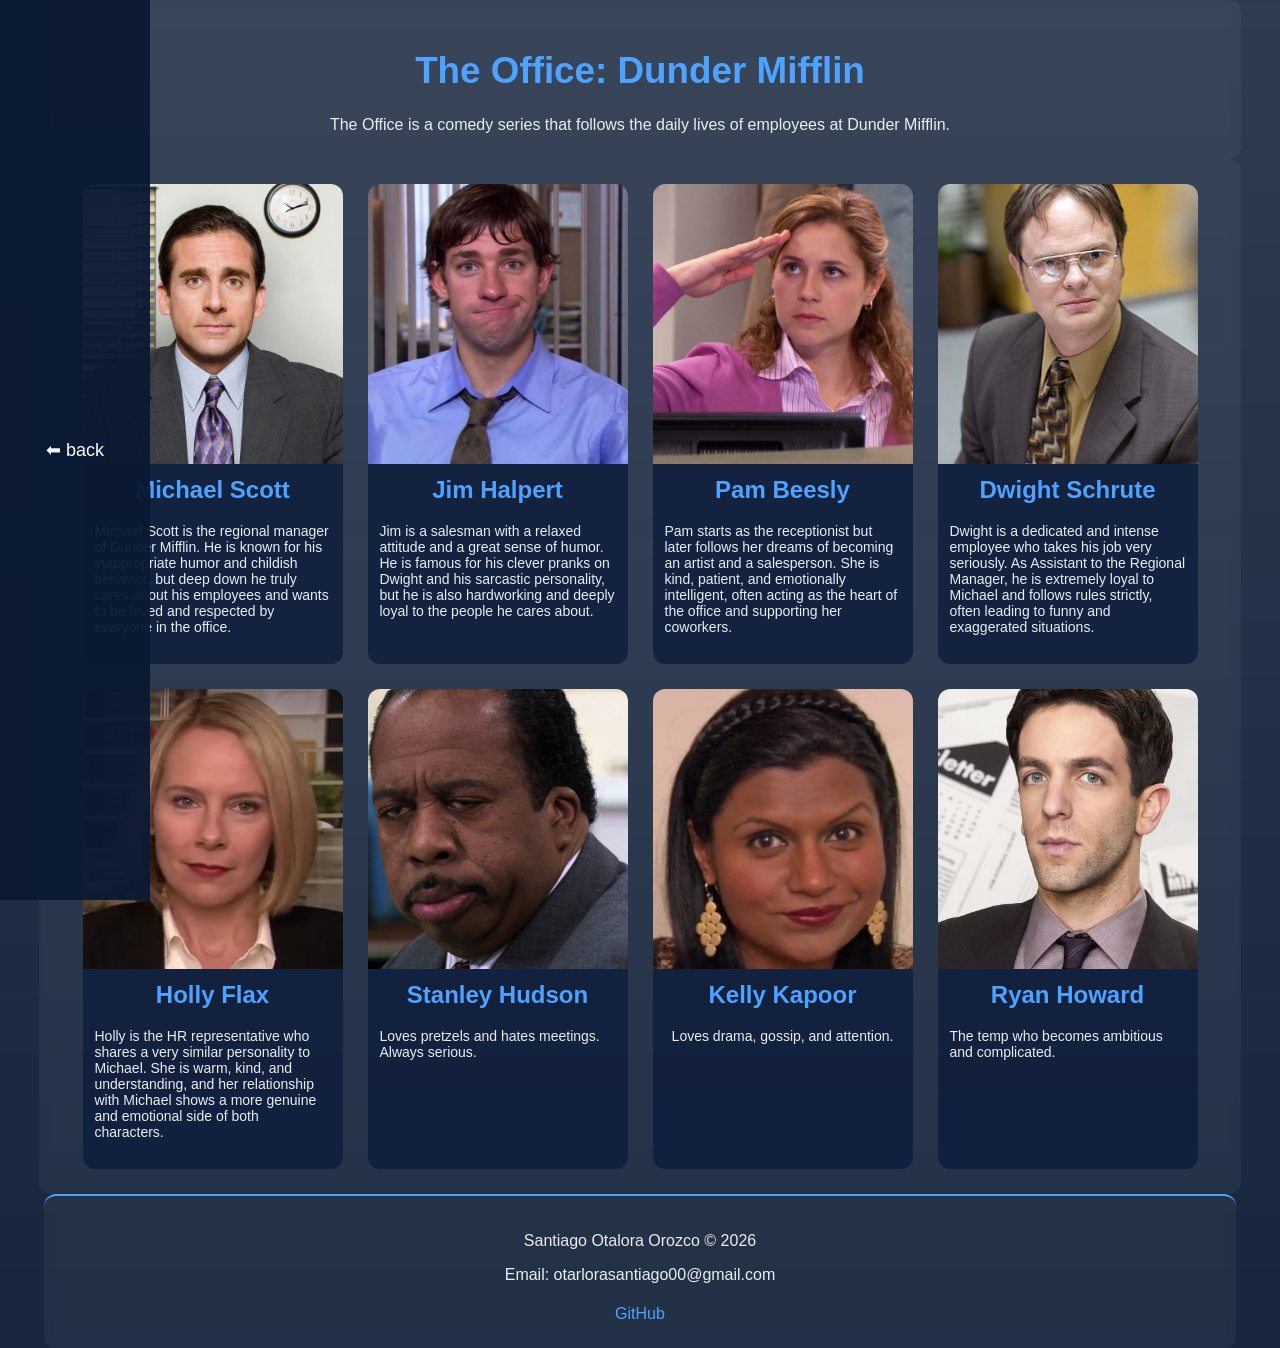
==== menu.html @ 653a12a3 "cambios" ====
<!DOCTYPE html>
<html lang="en">
<head>
    <meta charset="UTF-8">
    <meta name="viewport" content="width=device-width, initial-scale=1.0">
    <title>The Office</title>
    <link rel="stylesheet" href="style.css">
</head>

<body>
    <div class="menu-lateral">
        <a href="index.html">⬅ back</a>
    </div>
    
    <header class="item">
        <h1 class="header-text">The Office: Dunder Mifflin</h1>
        <p class="header-text">
            The Office is a comedy series that follows the daily lives of employees at Dunder Mifflin.
        </p>
    </header>

  
    <main class="item">

        <div class="card" onclick="window.open('https://en.wikipedia.org/wiki/Michael_Scott_(The_Office)', '_blank')">
            <img src="imgs/michael.jpg" alt="Michael Scott">
            <h2>Michael Scott</h2>
            <p>
                Michael Scott is the regional manager of Dunder Mifflin. He is known for his inappropriate humor and childish behavior,
                but deep down he truly cares about his employees and wants to be loved and respected by everyone in the office.
            </p>
        </div>

        <div class="card" onclick="window.open('https://en.wikipedia.org/wiki/Jim_Halpert', '_blank')">
            <img src="imgs/jim.jpg" alt="Jim Halpert">
            <h2>Jim Halpert</h2>
            <p>
                Jim is a salesman with a relaxed attitude and a great sense of humor. He is famous for his clever pranks on Dwight
                and his sarcastic personality, but he is also hardworking and deeply loyal to the people he cares about.
            </p>
        </div>

        <div class="card" onclick="window.open('https://en.wikipedia.org/wiki/Pam_Beesly', '_blank')">
            <img src="imgs/pam.jpg" alt="Pam Beesly">
            <h2>Pam Beesly</h2>
            <p>
                Pam starts as the receptionist but later follows her dreams of becoming an artist and a salesperson. She is kind,
                patient, and emotionally intelligent, often acting as the heart of the office and supporting her coworkers.
            </p>
        </div>

        <div class="card" onclick="window.open('https://en.wikipedia.org/wiki/Dwight_Schrute', '_blank')">
            <img src="imgs/dwight.jpg" alt="Dwight Schrute">
            <h2>Dwight Schrute</h2>
            <p>
                Dwight is a dedicated and intense employee who takes his job very seriously. As Assistant to the Regional Manager,
                he is extremely loyal to Michael and follows rules strictly, often leading to funny and exaggerated situations.
            </p>
        </div>

        <div class="card" onclick="window.open('https://en.wikipedia.org/wiki/Holly_Flax', '_blank')">
            <img src="imgs/holly.jpg" alt="Holly Flax">
            <h2>Holly Flax</h2>
            <p>
                Holly is the HR representative who shares a very similar personality to Michael. She is warm, kind, and understanding,
                and her relationship with Michael shows a more genuine and emotional side of both characters.
            </p>
        </div>

        <div class="card" onclick="window.open('https://en.wikipedia.org/wiki/Stanley_Hudson', '_blank')">
            <img src="imgs/stanley.jpg" alt="">
            <h2>Stanley Hudson</h2>
            <p>Loves pretzels and hates meetings. Always serious.</p>
        </div>

        <div class="card" onclick="window.open('https://en.wikipedia.org/wiki/Kelly_Kapoor', '_blank')">
            <img src="imgs/kelly.jpg" alt="">
            <h2>Kelly Kapoor</h2>
            <p>Loves drama, gossip, and attention.</p>
        </div>

        <div class="card" onclick="window.open('https://en.wikipedia.org/wiki/Ryan_Howard_(The_Office)', '_blank')">
            <img src="imgs/ryan.jpg" alt="">
            <h2>Ryan Howard</h2>
            <p>The temp who becomes ambitious and complicated.</p>
        </div>

    </main>

    
    <footer class="item">
        <p>Santiago Otalora Orozco ©️ 2026</p>
        <p>Email: otarlorasantiago00@gmail.com</p>

        <a href="https://github.com/Otalora010" target="_blank">GitHub</a>
    </footer>

</body>
</html>
---- style.css ----
body {
    margin: 0;
    padding: 0;
    box-sizing: border-box;
    min-height: 100vh;

    font-family: Arial, Helvetica, sans-serif;
    color: #eaeef2;

    
    background: linear-gradient(rgba(10, 25, 50, 0.85), rgba(10, 25, 50, 0.95)),
                url("imgs/bg.png");
    background-size: cover;
    background-position: center;

    
    display: flex;
    flex-direction: column;
}


.item {
    width: 90%;
    max-width: 1200px;
    margin: 0 auto;

    background: rgba(255, 255, 255, 0.05);
    border-radius: 12px;
    backdrop-filter: blur(5px);
}


header {
    margin-top: 20px;
    padding: 25px;
    text-align: center;
}

header h1 {
    font-size: 2.3rem;
    color: #4da3ff;
}

header p {
    font-size: 16px;
    max-width: 700px;
    margin: 10px auto 0;
}


main {
    display: flex;
    flex-wrap: wrap;
    justify-content: center;
    gap: 25px;
    padding: 25px;
}


.card {
    width: 260px; 

    background: rgba(15, 30, 60, 0.85);
    border-radius: 12px;

    display: flex;
    flex-direction: column;
    align-items: center;

    overflow: hidden;
    cursor: pointer;

    transition: transform 0.25s ease, box-shadow 0.25s ease;
}


.card:hover {
    transform: rotate(-1deg) scale(1.03);
    box-shadow: 0 10px 25px rgba(0, 0, 0, 0.6);
}


.card img {
    width: 100%;
    height: 280px;
    object-fit: cover;
}


.card h2 {
    margin: 12px 0 5px;
    color: #4da3ff;
}

.card p {
    font-size: 14px;
    padding: 0 12px 15px;
}


footer {
    margin-top: auto; 

    text-align: center;
    padding: 20px;

    background: rgba(10, 25, 50, 0.95);
    border-top: 2px solid #4da3ff;
}


footer a {
    display: inline-block;
    margin: 5px 10px;
    color: #4da3ff;
    text-decoration: none;
}

footer a:hover {
    text-decoration: underline;
    color: white;
}


.btn-menu {
    display: inline-block;
    margin-top: 10px;
    padding: 8px 15px;
    background: #4da3ff;
    color: white;
    text-decoration: none;
    border-radius: 6px;
}

.menu-lateral {
    position: fixed;
    left: 0;
    top: 0;
    width: 150px;
    height: 100vh;
    background: rgba(10, 25, 50, 0.95);
    display: flex;
    align-items: center;
    justify-content: center;
    z-index: 1000;
}

.menu-lateral a {
    color: white;
    text-decoration: none;
    font-size: 18px;
}

.con-menu {
    margin-left: 150px;
}

.con-menu main {
    padding-left: 20px;
}
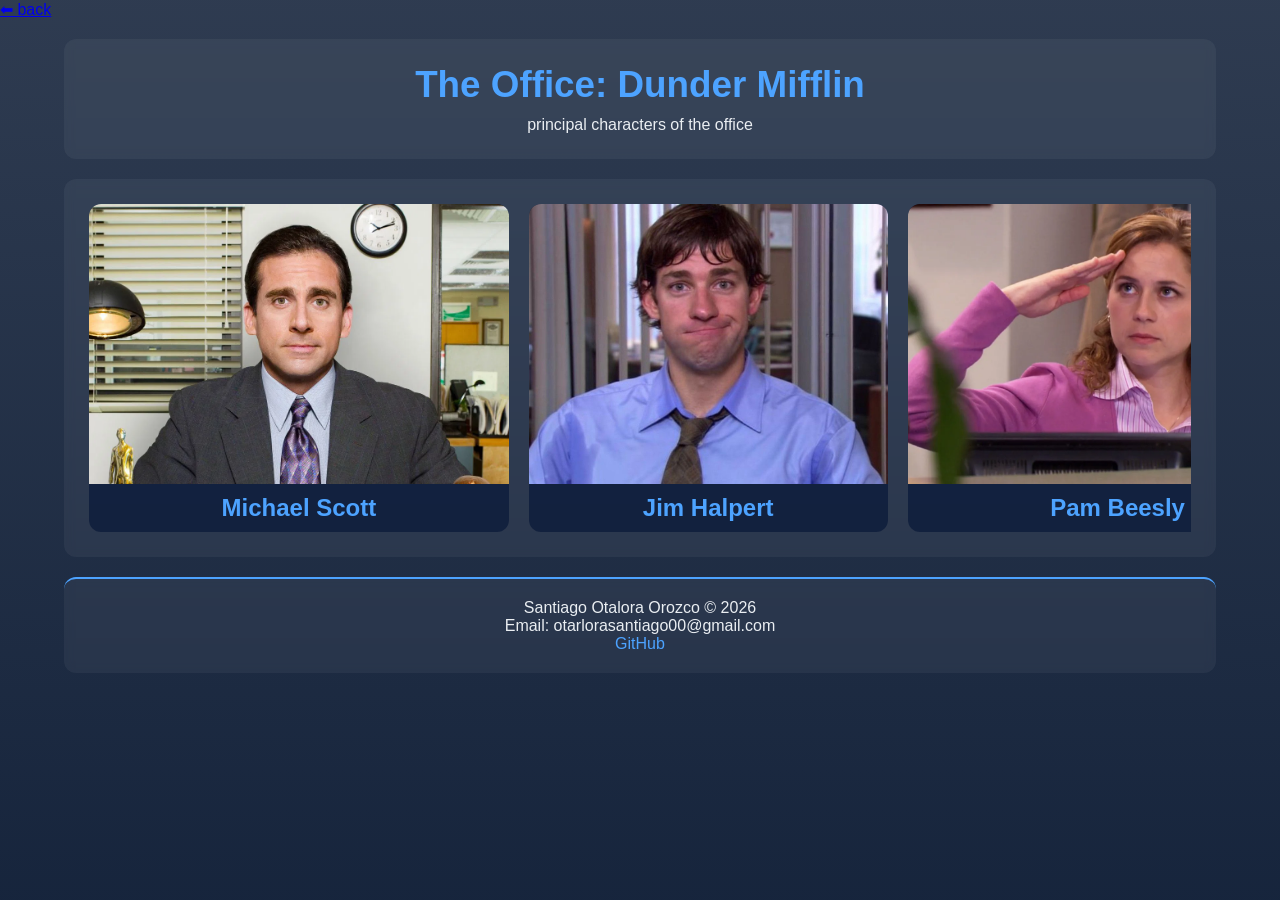
==== commit c6f2e3fd: "carrusel" ====
--- a/menu.html
+++ b/menu.html
@@ -1,5 +1,5 @@
 <!DOCTYPE html>
-<html lang="en">
+<html lang="es">
 <head>
     <meta charset="UTF-8">
     <meta name="viewport" content="width=device-width, initial-scale=1.0">
@@ -8,92 +8,92 @@
 </head>
 
 <body>
-    <div class="menu-lateral">
+ <div class="menu-lateral">
         <a href="index.html">⬅ back</a>
+
+
+<header class="item">
+    <h1>The Office: Dunder Mifflin</h1>
+    <p>principal characters of the office</p>
+</header>
+
+<main class="item">
+
+    <div class="carrusel">
+        <div class="carrusel-track">
+
+            <!-- ORIGINAL -->
+            <div class="card">
+                <img src="imgs/michael.jpg">
+                <h2>Michael Scott</h2>
+            </div>
+
+            <div class="card">
+                <img src="imgs/jim.jpg">
+                <h2>Jim Halpert</h2>
+            </div>
+
+            <div class="card">
+                <img src="imgs/pam.jpg">
+                <h2>Pam Beesly</h2>
+            </div>
+
+            <div class="card">
+                <img src="imgs/dwight.jpg">
+                <h2>Dwight Schrute</h2>
+            </div>
+
+            <div class="card">
+                <img src="imgs/holly.jpg">
+                <h2>Holly Flax</h2>
+            </div>
+
+            <div class="card">
+                <img src="imgs/stanley.jpg">
+                <h2>Stanley</h2>
+            </div>
+
+            <div class="card">
+                <img src="imgs/kelly.jpg">
+                <h2>Kelly</h2>
+            </div>
+
+            <div class="card">
+                <img src="imgs/ryan.jpg">
+                <h2>Ryan</h2>
+            </div>
+
+            <div class="card">
+                <img src="imgs/michael.jpg">
+                <h2>Michael Scott</h2>
+            </div>
+
+            <div class="card">
+                <img src="imgs/jim.jpg">
+                <h2>Jim Halpert</h2>
+            </div>
+
+            <div class="card">
+                <img src="imgs/pam.jpg">
+                <h2>Pam Beesly</h2>
+            </div>
+
+            <div class="card">
+                <img src="imgs/dwight.jpg">
+                <h2>Dwight Schrute</h2>
+            </div>
+
+        </div>
     </div>
-    
-    <header class="item">
-        <h1 class="header-text">The Office: Dunder Mifflin</h1>
-        <p class="header-text">
-            The Office is a comedy series that follows the daily lives of employees at Dunder Mifflin.
-        </p>
-    </header>
 
-  
-    <main class="item">
+</main>
 
-        <div class="card" onclick="window.open('https://en.wikipedia.org/wiki/Michael_Scott_(The_Office)', '_blank')">
-            <img src="imgs/michael.jpg" alt="Michael Scott">
-            <h2>Michael Scott</h2>
-            <p>
-                Michael Scott is the regional manager of Dunder Mifflin. He is known for his inappropriate humor and childish behavior,
-                but deep down he truly cares about his employees and wants to be loved and respected by everyone in the office.
-            </p>
-        </div>
-
-        <div class="card" onclick="window.open('https://en.wikipedia.org/wiki/Jim_Halpert', '_blank')">
-            <img src="imgs/jim.jpg" alt="Jim Halpert">
-            <h2>Jim Halpert</h2>
-            <p>
-                Jim is a salesman with a relaxed attitude and a great sense of humor. He is famous for his clever pranks on Dwight
-                and his sarcastic personality, but he is also hardworking and deeply loyal to the people he cares about.
-            </p>
-        </div>
-
-        <div class="card" onclick="window.open('https://en.wikipedia.org/wiki/Pam_Beesly', '_blank')">
-            <img src="imgs/pam.jpg" alt="Pam Beesly">
-            <h2>Pam Beesly</h2>
-            <p>
-                Pam starts as the receptionist but later follows her dreams of becoming an artist and a salesperson. She is kind,
-                patient, and emotionally intelligent, often acting as the heart of the office and supporting her coworkers.
-            </p>
-        </div>
-
-        <div class="card" onclick="window.open('https://en.wikipedia.org/wiki/Dwight_Schrute', '_blank')">
-            <img src="imgs/dwight.jpg" alt="Dwight Schrute">
-            <h2>Dwight Schrute</h2>
-            <p>
-                Dwight is a dedicated and intense employee who takes his job very seriously. As Assistant to the Regional Manager,
-                he is extremely loyal to Michael and follows rules strictly, often leading to funny and exaggerated situations.
-            </p>
-        </div>
-
-        <div class="card" onclick="window.open('https://en.wikipedia.org/wiki/Holly_Flax', '_blank')">
-            <img src="imgs/holly.jpg" alt="Holly Flax">
-            <h2>Holly Flax</h2>
-            <p>
-                Holly is the HR representative who shares a very similar personality to Michael. She is warm, kind, and understanding,
-                and her relationship with Michael shows a more genuine and emotional side of both characters.
-            </p>
-        </div>
-
-        <div class="card" onclick="window.open('https://en.wikipedia.org/wiki/Stanley_Hudson', '_blank')">
-            <img src="imgs/stanley.jpg" alt="">
-            <h2>Stanley Hudson</h2>
-            <p>Loves pretzels and hates meetings. Always serious.</p>
-        </div>
-
-        <div class="card" onclick="window.open('https://en.wikipedia.org/wiki/Kelly_Kapoor', '_blank')">
-            <img src="imgs/kelly.jpg" alt="">
-            <h2>Kelly Kapoor</h2>
-            <p>Loves drama, gossip, and attention.</p>
-        </div>
-
-        <div class="card" onclick="window.open('https://en.wikipedia.org/wiki/Ryan_Howard_(The_Office)', '_blank')">
-            <img src="imgs/ryan.jpg" alt="">
-            <h2>Ryan Howard</h2>
-            <p>The temp who becomes ambitious and complicated.</p>
-        </div>
-
-    </main>
-
-    
-    <footer class="item">
-        <p>Santiago Otalora Orozco ©️ 2026</p>
+<footer class="item">
+    <p>Santiago Otalora Orozco ©️ 2026</p>
         <p>Email: otarlorasantiago00@gmail.com</p>
 
         <a href="https://github.com/Otalora010" target="_blank">GitHub</a>
-    </footer>
+</footer>
 
 </body>
 </html>
--- a/style.css
+++ b/style.css
@@ -1,37 +1,38 @@
-body {
+/* RESET */
+* {
     margin: 0;
     padding: 0;
     box-sizing: border-box;
+}
+
+/* BODY */
+body {
     min-height: 100vh;
-
     font-family: Arial, Helvetica, sans-serif;
     color: #eaeef2;
 
-    
     background: linear-gradient(rgba(10, 25, 50, 0.85), rgba(10, 25, 50, 0.95)),
                 url("imgs/bg.png");
     background-size: cover;
     background-position: center;
 
-    
     display: flex;
     flex-direction: column;
 }
 
-
+/* CONTENEDORES */
 .item {
     width: 90%;
     max-width: 1200px;
-    margin: 0 auto;
+    margin: 20px auto;
 
     background: rgba(255, 255, 255, 0.05);
     border-radius: 12px;
     backdrop-filter: blur(5px);
 }
 
-
+/* HEADER */
 header {
-    margin-top: 20px;
     padding: 25px;
     text-align: center;
 }
@@ -42,24 +43,35 @@
 }
 
 header p {
-    font-size: 16px;
-    max-width: 700px;
-    margin: 10px auto 0;
+    margin-top: 10px;
 }
 
-
+/* MAIN */
 main {
-    display: flex;
-    flex-wrap: wrap;
-    justify-content: center;
-    gap: 25px;
     padding: 25px;
 }
 
+/* 🔥 CARRUSEL */
+.carrusel {
+    width: 100%;
+    overflow: hidden;
+}
 
+.carrusel-track {
+    display: flex;
+    gap: 20px;
+    width: max-content;
+    animation: scroll 20s linear infinite;
+}
+
+/* PAUSA AL HOVER */
+.carrusel-track:hover {
+    animation-play-state: paused;
+}
+
+/* TARJETAS */
 .card {
-    width: 260px; 
-
+    min-width: 260px;
     background: rgba(15, 30, 60, 0.85);
     border-radius: 12px;
 
@@ -70,37 +82,47 @@
     overflow: hidden;
     cursor: pointer;
 
-    transition: transform 0.25s ease, box-shadow 0.25s ease;
+    transition: transform 0.3s ease, box-shadow 0.3s ease;
 }
 
-
+/* HOVER (UNO SOLO, SIN DUPLICADOS) */
 .card:hover {
-    transform: rotate(-1deg) scale(1.03);
+    transform: scale(1.05);
     box-shadow: 0 10px 25px rgba(0, 0, 0, 0.6);
 }
 
-
+/* IMAGEN */
 .card img {
     width: 100%;
     height: 280px;
     object-fit: cover;
 }
 
-
+/* TEXTO */
 .card h2 {
-    margin: 12px 0 5px;
+    margin: 10px;
     color: #4da3ff;
 }
 
 .card p {
     font-size: 14px;
-    padding: 0 12px 15px;
+    padding: 10px;
+    text-align: center;
 }
 
+/* ANIMACIÓN */
+@keyframes scroll {
+    0% {
+        transform: translateX(0);
+    }
+    100% {
+        transform: translateX(-50%);
+    }
+}
 
+/* FOOTER */
 footer {
-    margin-top: auto; 
-
+    margin-top: auto;
     text-align: center;
     padding: 20px;
 
@@ -108,20 +130,16 @@
     border-top: 2px solid #4da3ff;
 }
 
-
 footer a {
-    display: inline-block;
-    margin: 5px 10px;
     color: #4da3ff;
     text-decoration: none;
 }
 
 footer a:hover {
-    text-decoration: underline;
     color: white;
 }
 
-
+/* BOTÓN MENÚ */
 .btn-menu {
     display: inline-block;
     margin-top: 10px;
@@ -132,29 +150,14 @@
     border-radius: 6px;
 }
 
-.menu-lateral {
-    position: fixed;
-    left: 0;
-    top: 0;
-    width: 150px;
-    height: 100vh;
-    background: rgba(10, 25, 50, 0.95);
+
+.main-grid {
     display: flex;
-    align-items: center;
+    flex-wrap: wrap;
     justify-content: center;
-    z-index: 1000;
+    gap: 25px;
 }
 
-.menu-lateral a {
-    color: white;
-    text-decoration: none;
-    font-size: 18px;
-}
-
-.con-menu {
-    margin-left: 150px;
-}
-
-.con-menu main {
-    padding-left: 20px;
+.main-grid .card {
+    width: 260px;
 }
